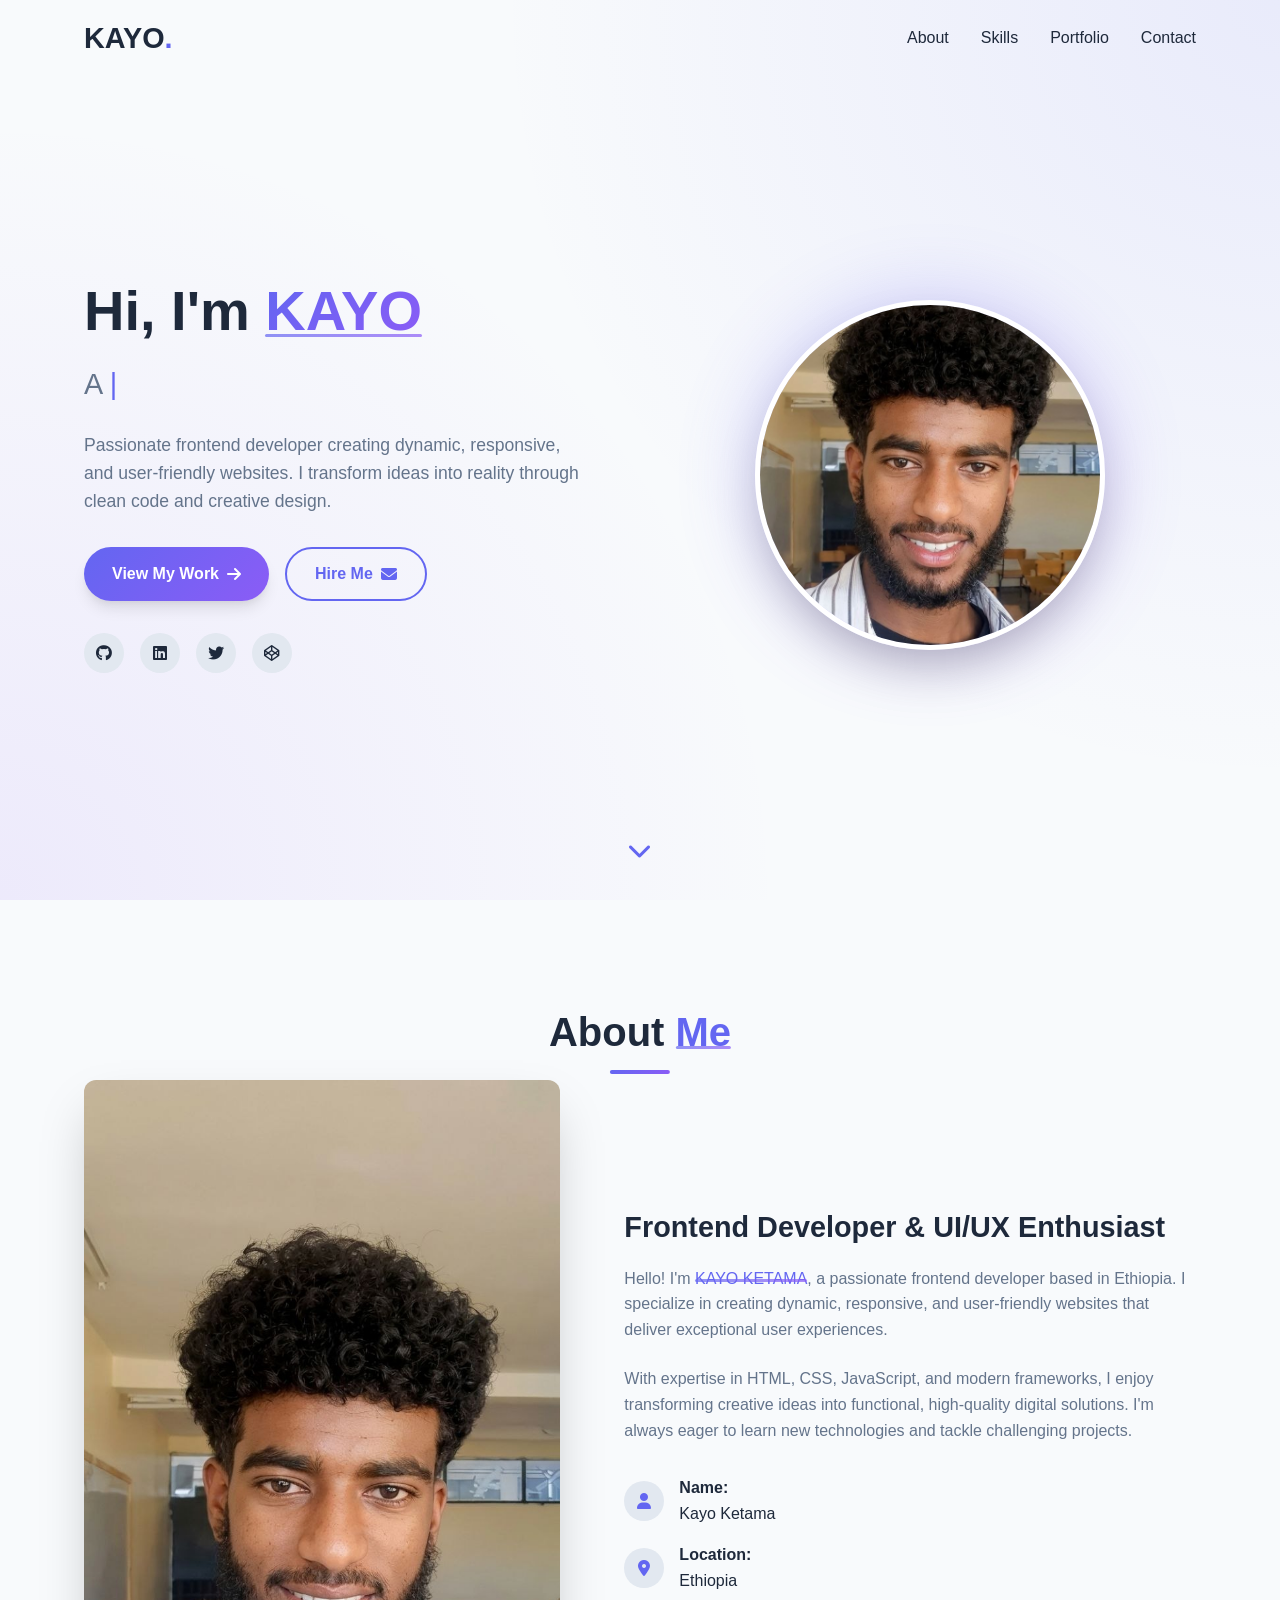
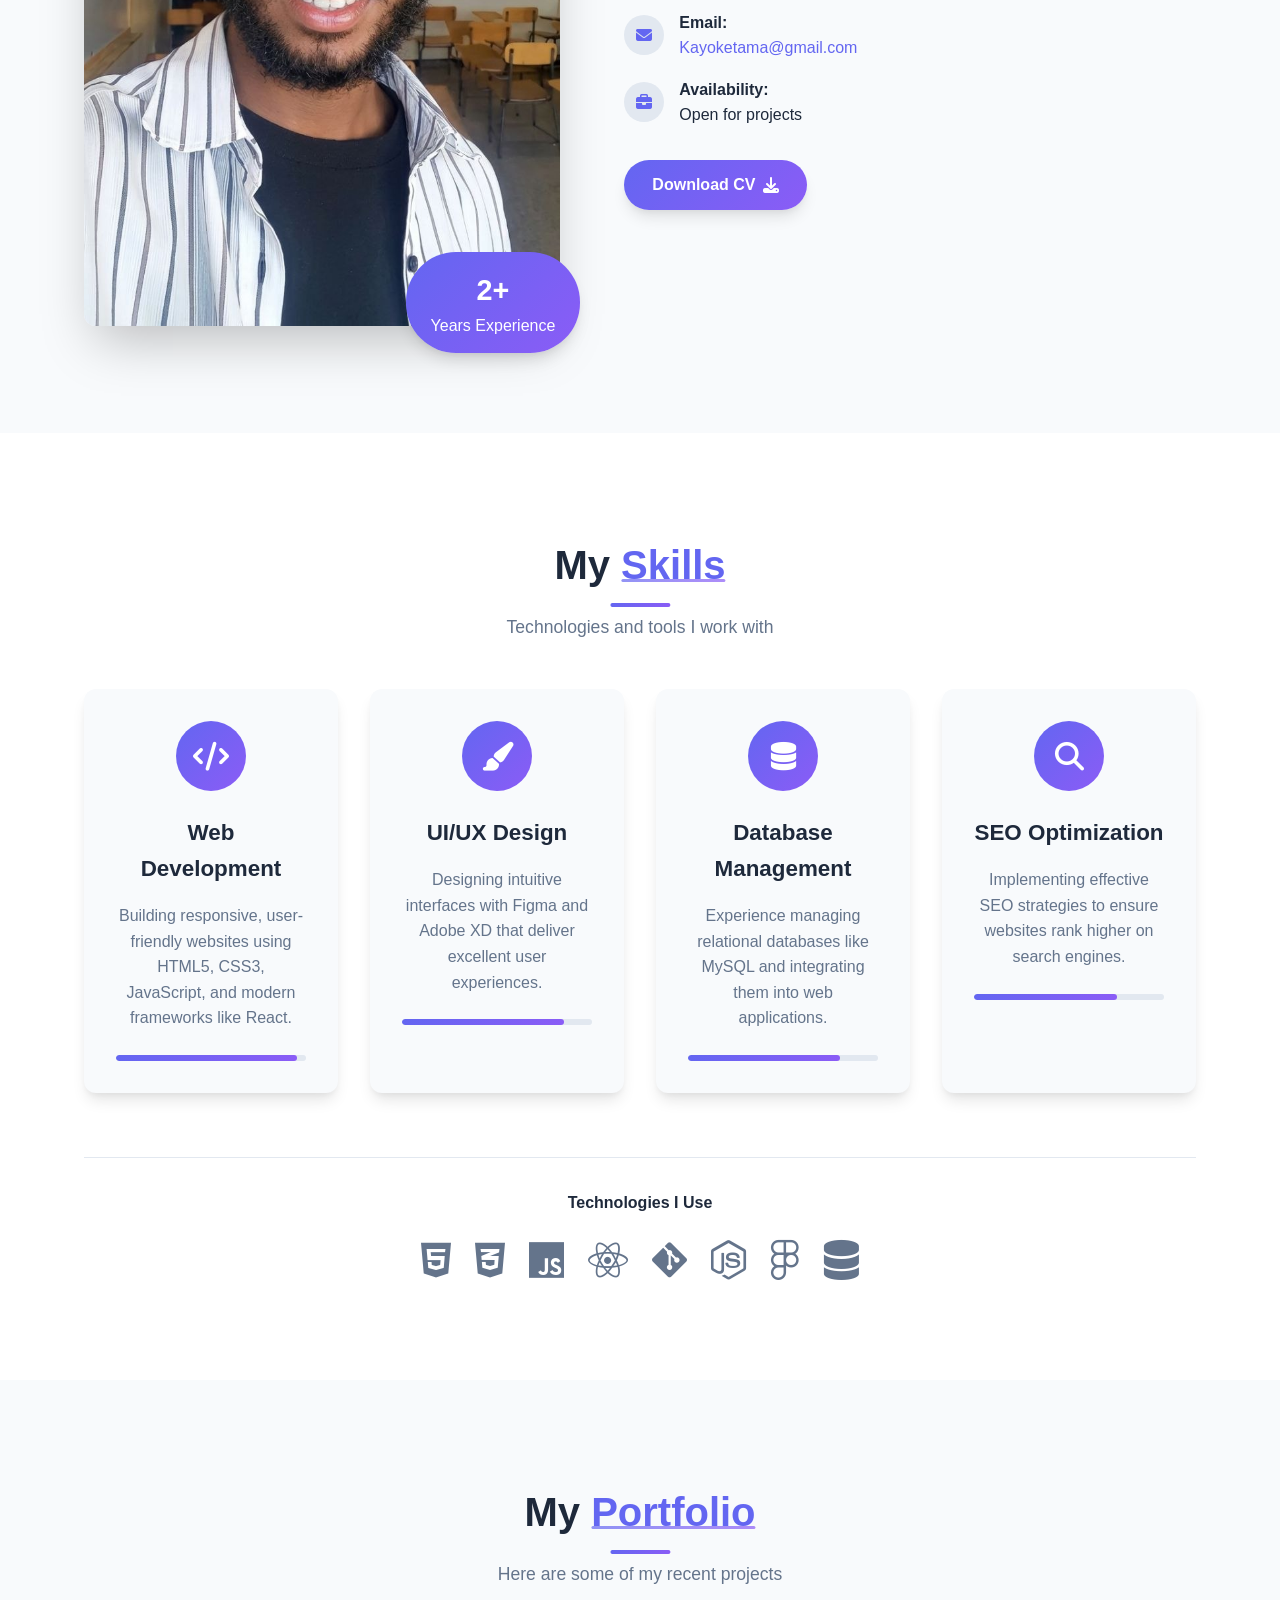
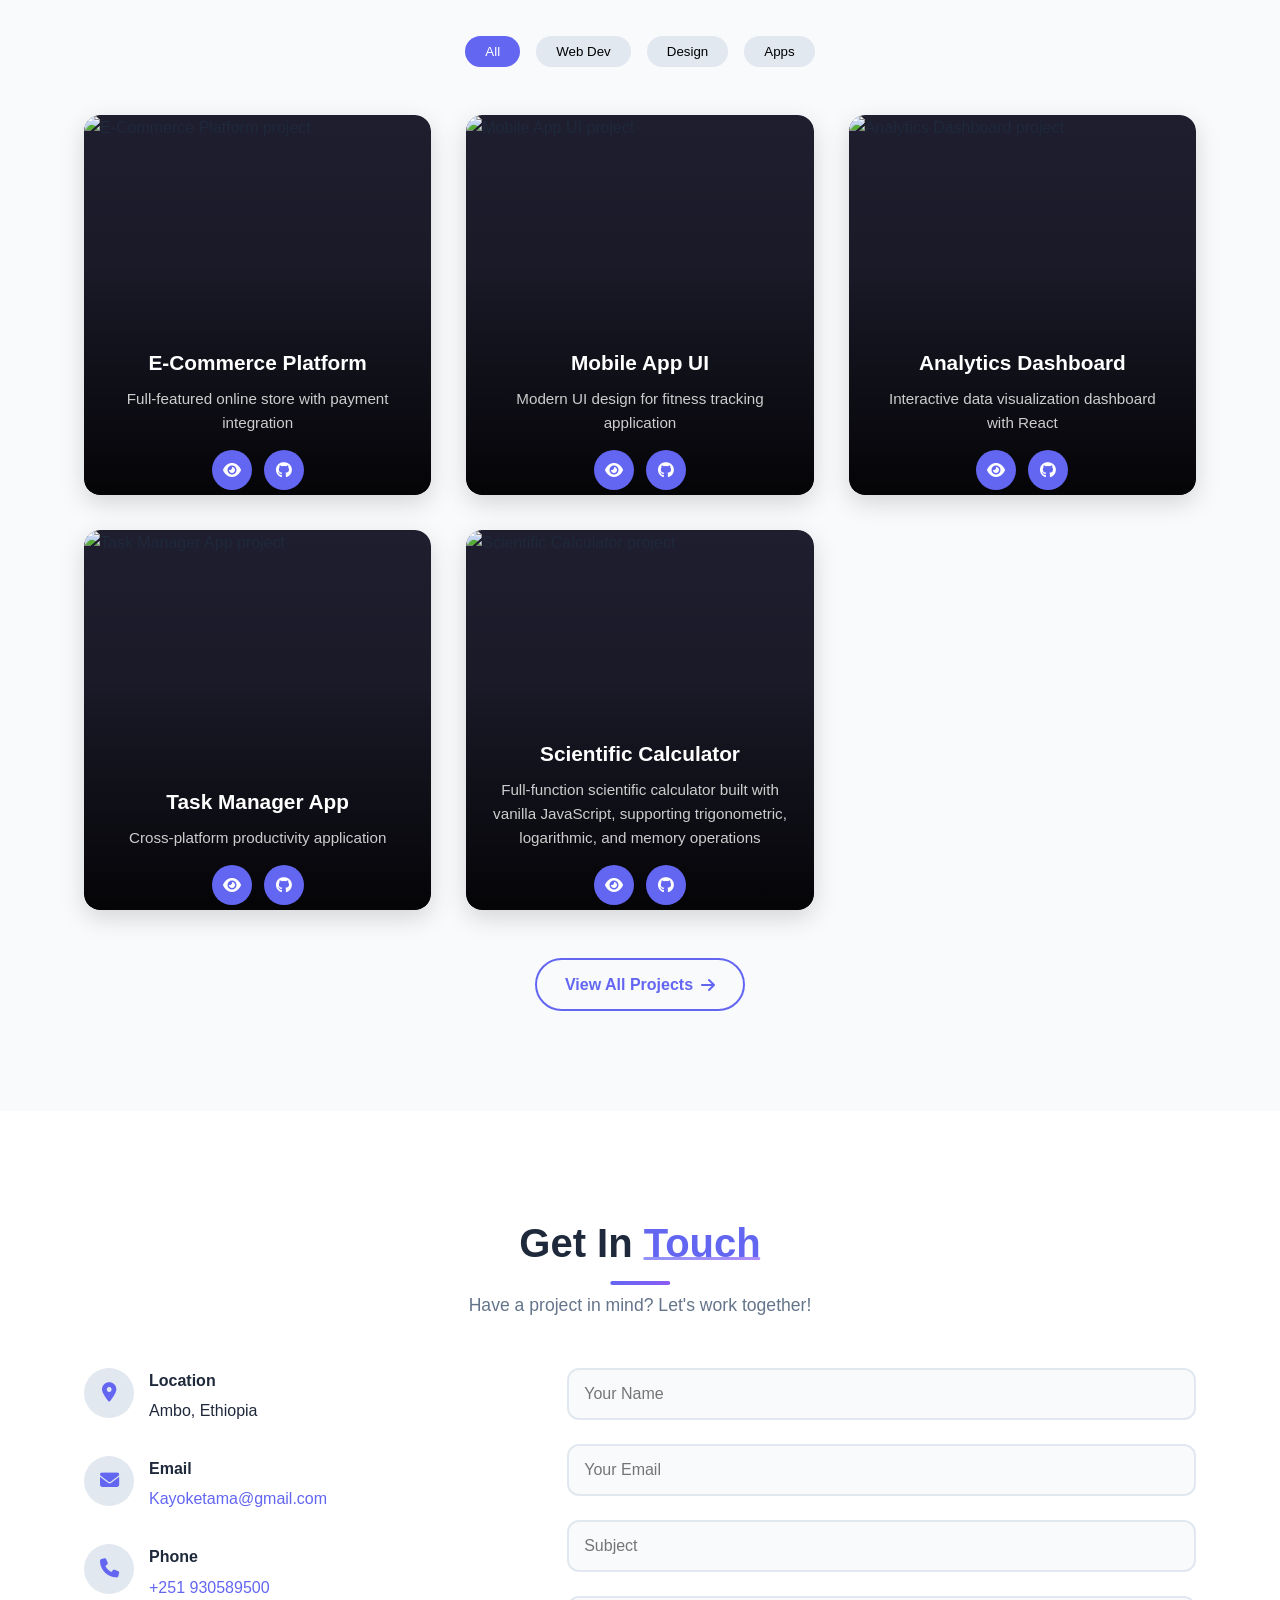
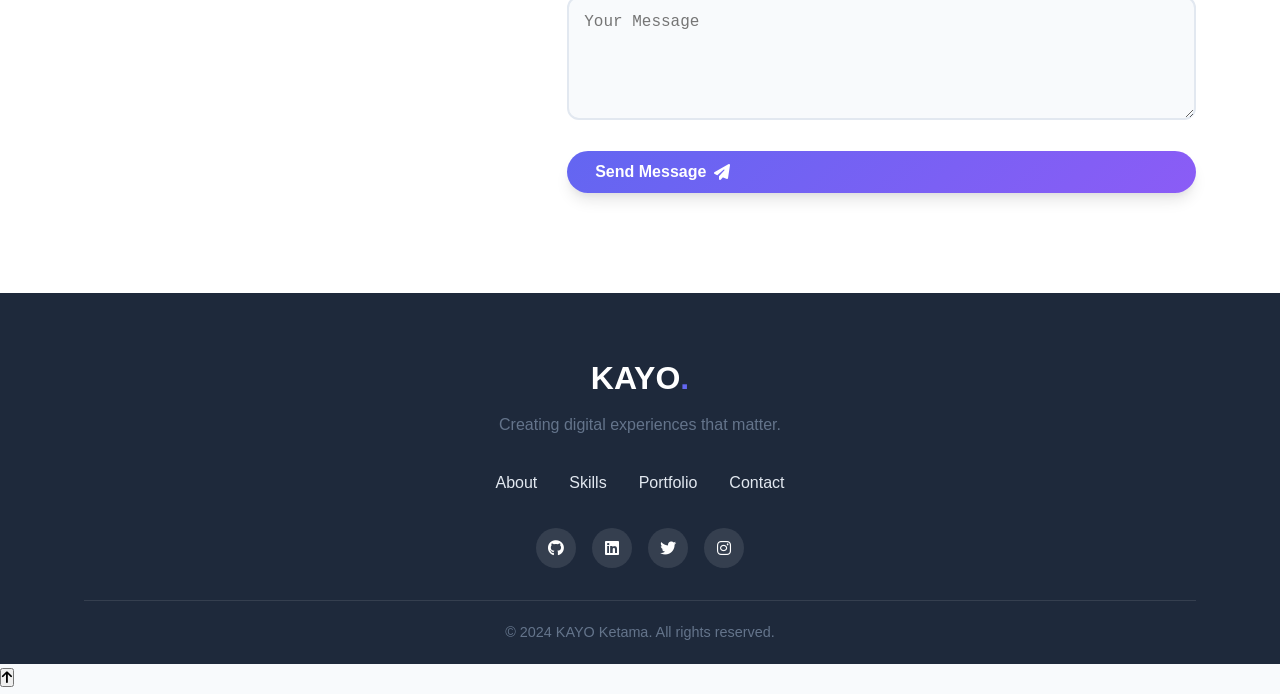
==== index.html @ 127fc8ba "update portifolio" ====
<!DOCTYPE html>
<html lang="en">
<head>
    <meta charset="UTF-8">
    <meta name="viewport" content="width=device-width, initial-scale=1.0">
    <title>KAYO | Portfolio</title>
    <link rel="stylesheet" href="style.css">
    <link rel="stylesheet" href="https://cdnjs.cloudflare.com/ajax/libs/font-awesome/6.4.0/css/all.min.css">
    <style>
        /* ===== Fix: Portfolio section not showing + make boxes bigger ===== */
        .portfolio-grid {
            display: grid !important;
            grid-template-columns: repeat(auto-fit, minmax(320px, 1fr)) !important;
            gap: 35px !important;
            width: 100%;
            margin-top: 40px;
        }

        .portfolio-item {
            display: block !important;
            visibility: visible !important;
            opacity: 1 !important;
            border-radius: 16px;
            overflow: hidden;
            box-shadow: 0 8px 24px rgba(0, 0, 0, 0.15);
            transition: transform 0.35s ease, box-shadow 0.35s ease;
        }

        .portfolio-item:hover {
            transform: translateY(-8px) scale(1.02);
            box-shadow: 0 16px 34px rgba(0, 0, 0, 0.25);
        }

        .portfolio-image {
            position: relative;
            width: 100%;
            height: 380px;           /* bigger box */
            min-height: 320px;
            overflow: hidden;
            border-radius: 16px;
            background: #1e1e2f;     /* fallback background so empty box never looks "invisible" */
        }

        .portfolio-image img {
            width: 100%;
            height: 100%;
            object-fit: cover;
            display: block;
            transition: transform 0.4s ease;
        }

        .portfolio-item:hover .portfolio-image img {
            transform: scale(1.08);
        }

        .portfolio-overlay {
            position: absolute;
            inset: 0;
            display: flex !important;
            align-items: flex-end;
            background: linear-gradient(to top, rgba(0,0,0,0.85) 0%, rgba(0,0,0,0.15) 60%, transparent 100%);
            opacity: 1;               /* always visible so content never disappears */
            padding: 25px;
        }

        .overlay-content h3 {
            font-size: 1.3rem;
            margin-bottom: 8px;
            color: #fff;
        }

        .overlay-content p {
            font-size: 0.95rem;
            color: #e2e2e2;
            margin-bottom: 14px;
        }

        .overlay-links {
            display: flex;
            gap: 12px;
        }

        .btn-icon {
            width: 40px;
            height: 40px;
            display: flex;
            align-items: center;
            justify-content: center;
            border-radius: 50%;
            background: #6366f1;
            color: #fff;
            text-decoration: none;
            transition: background 0.3s ease;
        }

        .btn-icon:hover {
            background: #8b5cf6;
        }

        @media (max-width: 480px) {
            .portfolio-grid {
                grid-template-columns: 1fr !important;
            }
            .portfolio-image {
                height: 300px;
            }
        }
    </style>
</head>
<body>
    <!-- Header/Navigation -->
    <header class="header">
        <div class="container">
            <div class="logo">
                <a href="#">KAYO<span>.</span></a>
            </div>
            <nav class="nav-bar">
                <ul class="nav-links">
                    <li><a href="#about">About</a></li>
                    <li><a href="#skills">Skills</a></li>
                    <li><a href="#portfolio">Portfolio</a></li>
                    <li><a href="#contact">Contact</a></li>
                </ul>
                <div class="hamburger">
                    <span></span>
                    <span></span>
                    <span></span>
                </div>
            </nav>
        </div>
    </header>

    <!-- Hero Section -->
    <section class="hero">
        <div class="container hero-container">
            <div class="hero-content">
                <h1 class="hero-title">Hi, I'm <span class="highlight">KAYO</span></h1>
                <p class="hero-subtitle">A <span class="typing-text"> </span><span class="cursor">|</span></p>
                <p class="hero-description">Passionate frontend developer creating dynamic, responsive, and user-friendly websites. I transform ideas into reality through clean code and creative design.</p>
                <div class="hero-buttons">
                    <a href="#portfolio" class="btn btn-primary">View My Work <i class="fas fa-arrow-right"></i></a>
                    <a href="#contact" class="btn btn-secondary">Hire Me <i class="fas fa-envelope"></i></a>
                </div>
                <div class="social-links">
                    <a href="https://github.com/kayoketama/PORTIFOLIO-KAYO/commit/9e17563639d7066855dec6840dd4d82fae10acee" target="_blank" rel="noopener"><i class="fab fa-github"></i></a>
                    <a href="https://wellfound.com/u/kayo-ketama" target="_blank" rel="noopener"><i class="fab fa-linkedin"></i></a>
                    <a href="#"><i class="fab fa-twitter"></i></a>
                    <a href="#"><i class="fab fa-codepen"></i></a>
                </div>
            </div>
            <div class="hero-image">
                <div class="image-wrapper">
                    <img src="KAYO.jpg" alt="Kayo Ketama">
                    <div class="image-glow"></div>
                </div>
            </div>
        </div>
        <div class="scroll-indicator">
            <a href="#about"><i class="fas fa-chevron-down"></i></a>
        </div>
    </section>

    <!-- About Section -->
    <section class="about" id="about">
        <div class="container">
            <h2 class="section-title">About <span class="highlight">Me</span></h2>
            <div class="about-content">
                <div class="about-image">
                    <img src="KAYO.jpg" alt="About Kayo">
                    <div class="experience-badge">
                        <span>2+</span>
                        <p>Years Experience</p>
                    </div>
                </div>
                <div class="about-text">
                    <h3>Frontend Developer &amp; UI/UX Enthusiast</h3>
                    <p>Hello! I'm <span class="highlight">KAYO KETAMA</span>, a passionate frontend developer based in Ethiopia. I specialize in creating dynamic, responsive, and user-friendly websites that deliver exceptional user experiences.</p>
                    <p>With expertise in HTML, CSS, JavaScript, and modern frameworks, I enjoy transforming creative ideas into functional, high-quality digital solutions. I'm always eager to learn new technologies and tackle challenging projects.</p>
                    <div class="about-info">
                        <div class="info-item">
                            <i class="fas fa-user"></i>
                            <div>
                                <strong>Name:</strong>
                                <span>Kayo Ketama</span>
                            </div>
                        </div>
                        <div class="info-item">
                            <i class="fas fa-map-marker-alt"></i>
                            <div>
                                <strong>Location:</strong>
                                <span>Ethiopia</span>
                            </div>
                        </div>
                        <div class="info-item">
                            <i class="fas fa-envelope"></i>
                            <div>
                                <strong>Email:</strong>
                                <span><a href="mailto:Kayoketama@gmail.com">Kayoketama@gmail.com</a></span>
                            </div>
                        </div>
                        <div class="info-item">
                            <i class="fas fa-briefcase"></i>
                            <div>
                                <strong>Availability:</strong>
                                <span>Open for projects</span>
                            </div>
                        </div>
                    </div>

                    <a href="Kayo_Ketama_Resume.pdf" download class="btn btn-primary">Download CV <i class="fas fa-download"></i></a>
                </div>
            </div>
        </div>
    </section>

    <!-- Skills Section -->
    <section class="skills" id="skills">
        <div class="container">
            <h2 class="section-title">My <span class="highlight">Skills</span></h2>
            <p class="section-description">Technologies and tools I work with</p>

            <div class="skills-grid">
                <!-- Skill Card 1 -->
                <div class="skill-card" data-tilt>
                    <div class="skill-icon">
                        <i class="fas fa-code"></i>
                    </div>
                    <h3>Web Development</h3>
                    <p>Building responsive, user-friendly websites using HTML5, CSS3, JavaScript, and modern frameworks like React.</p>
                    <div class="skill-progress">
                        <div class="progress-bar" style="width: 95%"></div>
                    </div>
                </div>

                <!-- Skill Card 2 -->
                <div class="skill-card" data-tilt>
                    <div class="skill-icon">
                        <i class="fas fa-paint-brush"></i>
                    </div>
                    <h3>UI/UX Design</h3>
                    <p>Designing intuitive interfaces with Figma and Adobe XD that deliver excellent user experiences.</p>
                    <div class="skill-progress">
                        <div class="progress-bar" style="width: 85%"></div>
                    </div>
                </div>

                <!-- Skill Card 3 -->
                <div class="skill-card" data-tilt>
                    <div class="skill-icon">
                        <i class="fas fa-database"></i>
                    </div>
                    <h3>Database Management</h3>
                    <p>Experience managing relational databases like MySQL and integrating them into web applications.</p>
                    <div class="skill-progress">
                        <div class="progress-bar" style="width: 80%"></div>
                    </div>
                </div>

                <!-- Skill Card 4 -->
                <div class="skill-card" data-tilt>
                    <div class="skill-icon">
                        <i class="fas fa-search"></i>
                    </div>
                    <h3>SEO Optimization</h3>
                    <p>Implementing effective SEO strategies to ensure websites rank higher on search engines.</p>
                    <div class="skill-progress">
                        <div class="progress-bar" style="width: 75%"></div>
                    </div>
                </div>
            </div>

            <div class="tech-stack">
                <h4>Technologies I Use</h4>
                <div class="tech-icons">
                    <i class="fab fa-html5" title="HTML5"></i>
                    <i class="fab fa-css3-alt" title="CSS3"></i>
                    <i class="fab fa-js" title="JavaScript"></i>
                    <i class="fab fa-react" title="React"></i>
                    <i class="fab fa-git-alt" title="Git"></i>
                    <i class="fab fa-node-js" title="Node.js"></i>
                    <i class="fab fa-figma" title="Figma"></i>
                    <i class="fas fa-database" title="MySQL"></i>
                </div>
            </div>
        </div>
    </section>

    <!-- Portfolio Section -->
    <section class="portfolio" id="portfolio">
        <div class="container">
            <h2 class="section-title">My <span class="highlight">Portfolio</span></h2>
            <p class="section-description">Here are some of my recent projects</p>

            <div class="portfolio-filter">
                <button class="filter-btn active" data-filter="all">All</button>
                <button class="filter-btn" data-filter="web">Web Dev</button>
                <button class="filter-btn" data-filter="design">Design</button>
                <button class="filter-btn" data-filter="app">Apps</button>
            </div>

            <div class="portfolio-grid">
                <!-- Portfolio Item 1 -->
                <div class="portfolio-item" data-category="web">
                    <div class="portfolio-image">
                        <img src="https://via.placeholder.com/400x300/6366f1/ffffff?text=E-Commerce+Site" alt="E-Commerce Platform project" onerror="this.onerror=null;this.src='https://via.placeholder.com/400x300/6366f1/ffffff?text=E-Commerce';">
                        <div class="portfolio-overlay">
                            <div class="overlay-content">
                                <h3>E-Commerce Platform</h3>
                                <p>Full-featured online store with payment integration</p>
                                <div class="overlay-links">
                                    <a href="https://github.com/kayoketama/PORTIFOLIO-KAYO/commit/9e17563639d7066855dec6840dd4d82fae10acee" target="_blank" rel="noopener" class="btn-icon" aria-label="View code on GitHub"><i class="fas fa-eye"></i></a>
                                    <a href="https://github.com/kayoketama/PORTIFOLIO-KAYO/commit/9e17563639d7066855dec6840dd4d82fae10acee" target="_blank" rel="noopener" class="btn-icon" aria-label="View on GitHub"><i class="fab fa-github"></i></a>
                                </div>
                            </div>
                        </div>
                    </div>
                </div>

                <!-- Portfolio Item 2 -->
                <div class="portfolio-item" data-category="design">
                    <div class="portfolio-image">
                        <img src="https://via.placeholder.com/400x300/8b5cf6/ffffff?text=Mobile+App+UI" alt="Mobile App UI project" onerror="this.onerror=null;this.src='https://via.placeholder.com/400x300/8b5cf6/ffffff?text=Mobile+UI';">
                        <div class="portfolio-overlay">
                            <div class="overlay-content">
                                <h3>Mobile App UI</h3>
                                <p>Modern UI design for fitness tracking application</p>
                                <div class="overlay-links">
                                    <a href="https://github.com/kayoketama/PORTIFOLIO-KAYO/commit/9e17563639d7066855dec6840dd4d82fae10acee" target="_blank" rel="noopener" class="btn-icon" aria-label="View code on GitHub"><i class="fas fa-eye"></i></a>
                                    <a href="https://github.com/kayoketama/PORTIFOLIO-KAYO/commit/9e17563639d7066855dec6840dd4d82fae10acee" target="_blank" rel="noopener" class="btn-icon" aria-label="View on GitHub"><i class="fab fa-github"></i></a>
                                </div>
                            </div>
                        </div>
                    </div>
                </div>

                <!-- Portfolio Item 3 -->
                <div class="portfolio-item" data-category="web">
                    <div class="portfolio-image">
                        <img src="https://via.placeholder.com/400x300/a78bfa/ffffff?text=Dashboard" alt="Analytics Dashboard project" onerror="this.onerror=null;this.src='https://via.placeholder.com/400x300/a78bfa/ffffff?text=Dashboard';">
                        <div class="portfolio-overlay">
                            <div class="overlay-content">
                                <h3>Analytics Dashboard</h3>
                                <p>Interactive data visualization dashboard with React</p>
                                <div class="overlay-links">
                                    <a href="https://github.com/kayoketama/PORTIFOLIO-KAYO/commit/9e17563639d7066855dec6840dd4d82fae10acee" target="_blank" rel="noopener" class="btn-icon" aria-label="View code on GitHub"><i class="fas fa-eye"></i></a>
                                    <a href="https://github.com/kayoketama/PORTIFOLIO-KAYO/commit/9e17563639d7066855dec6840dd4d82fae10acee" target="_blank" rel="noopener" class="btn-icon" aria-label="View on GitHub"><i class="fab fa-github"></i></a>
                                </div>
                            </div>
                        </div>
                    </div>
                </div>

                <!-- Portfolio Item 4 -->
                <div class="portfolio-item" data-category="app">
                    <div class="portfolio-image">
                        <img src="https://via.placeholder.com/400x300/c4b5fd/ffffff?text=Task+Manager" alt="Task Manager App project" onerror="this.onerror=null;this.src='https://via.placeholder.com/400x300/c4b5fd/ffffff?text=Task+Manager';">
                        <div class="portfolio-overlay">
                            <div class="overlay-content">
                                <h3>Task Manager App</h3>
                                <p>Cross-platform productivity application</p>
                                <div class="overlay-links">
                                    <a href="https://github.com/kayoketama/PORTIFOLIO-KAYO/commit/9e17563639d7066855dec6840dd4d82fae10acee" target="_blank" rel="noopener" class="btn-icon" aria-label="View code on GitHub"><i class="fas fa-eye"></i></a>
                                    <a href="https://github.com/kayoketama/PORTIFOLIO-KAYO/commit/9e17563639d7066855dec6840dd4d82fae10acee" target="_blank" rel="noopener" class="btn-icon" aria-label="View on GitHub"><i class="fab fa-github"></i></a>
                                </div>
                            </div>
                        </div>
                    </div>
                </div>

                <!-- Portfolio Item 5: Scientific Calculator -->
                <div class="portfolio-item" data-category="app">
                    <div class="portfolio-image">
                        <img src="https://via.placeholder.com/400x300/6366f1/ffffff?text=Scientific+Calculator" alt="Scientific Calculator project" onerror="this.onerror=null;this.src='https://via.placeholder.com/400x300/6366f1/ffffff?text=Calculator';">
                        <div class="portfolio-overlay">
                            <div class="overlay-content">
                                <h3>Scientific Calculator</h3>
                                <p>Full-function scientific calculator built with vanilla JavaScript, supporting trigonometric, logarithmic, and memory operations</p>
                                <div class="overlay-links">
                                    <a href="calculator.html" class="btn-icon" aria-label="Open live calculator"><i class="fas fa-eye"></i></a>
                                    <a href="https://github.com/kayoketama/scientific-calculator/blob/main/index.html" target="_blank" rel="noopener" class="btn-icon" aria-label="View code on GitHub"><i class="fab fa-github"></i></a>
                                </div>
                            </div>
                        </div>
                    </div>
                </div>
            </div>

            <div class="text-center">
                <a href="https://github.com/kayoketama/PORTIFOLIO-KAYO/commit/9e17563639d7066855dec6840dd4d82fae10acee" target="_blank" rel="noopener" class="btn btn-secondary">View All Projects <i class="fas fa-arrow-right"></i></a>
            </div>
        </div>
    </section>

    <!-- Contact Section -->
    <section class="contact" id="contact">
        <div class="container">
            <h2 class="section-title">Get In <span class="highlight">Touch</span></h2>
            <p class="section-description">Have a project in mind? Let's work together!</p>

            <div class="contact-content">
                <div class="contact-info">
                    <div class="contact-item">
                        <i class="fas fa-map-marker-alt"></i>
                        <div>
                            <h4>Location</h4>
                            <p>Ambo, Ethiopia</p>
                        </div>
                    </div>
                    <div class="contact-item">
                        <i class="fas fa-envelope"></i>
                        <div>
                            <h4>Email</h4>
                            <p><a href="mailto:Kayoketama@gmail.com">Kayoketama@gmail.com</a></p>
                        </div>
                    </div>
                    <div class="contact-item">
                        <i class="fas fa-phone"></i>
                        <div>
                            <h4>Phone</h4>
                            <p><a href="tel:+251930589500">+251 930589500</a></p>
                        </div>
                    </div>
                </div>

                <form class="contact-form" id="contactForm">
                    <div class="form-group">
                        <input type="text" id="name" name="name" placeholder="Your Name" required>
                    </div>
                    <div class="form-group">
                        <input type="email" id="email" name="email" placeholder="Your Email" required>
                    </div>
                    <div class="form-group">
                        <input type="text" id="subject" name="subject" placeholder="Subject">
                    </div>
                    <div class="form-group">
                        <textarea id="message" name="message" placeholder="Your Message" rows="5" required></textarea>
                    </div>
                    <button type="submit" class="btn btn-primary">Send Message <i class="fas fa-paper-plane"></i></button>
                </form>
            </div>
        </div>
    </section>

    <!-- Footer -->
    <footer class="footer">
        <div class="container">
            <div class="footer-content">
                <div class="footer-logo">
                    <a href="#">KAYO<span>.</span></a>
                    <p>Creating digital experiences that matter.</p>
                </div>
                <div class="footer-links">
                    <a href="#about">About</a>
                    <a href="#skills">Skills</a>
                    <a href="#portfolio">Portfolio</a>
                    <a href="#contact">Contact</a>
                </div>
                <div class="footer-social">
                    <a href="https://github.com/kayoketama/PORTIFOLIO-KAYO/commit/9e17563639d7066855dec6840dd4d82fae10acee" target="_blank" rel="noopener"><i class="fab fa-github"></i></a>
                    <a href="https://wellfound.com/u/kayo-ketama" target="_blank" rel="noopener"><i class="fab fa-linkedin"></i></a>
                    <a href="#"><i class="fab fa-twitter"></i></a>
                    <a href="#"><i class="fab fa-instagram"></i></a>
                </div>
            </div>
            <div class="footer-bottom">
                <p>&copy; 2024 KAYO Ketama. All rights reserved.</p>
            </div>
        </div>
    </footer>

    <!-- Back to Top Button -->
    <button id="backToTop" class="back-to-top" aria-label="Back to top">
        <i class="fas fa-arrow-up"></i>
    </button>

    <script src="script.js"></script>
    <script>
        // Fallback portfolio filter (works even if script.js doesn't handle it)
        document.addEventListener('DOMContentLoaded', function () {
            const filterBtns = document.querySelectorAll('.filter-btn');
            const items = document.querySelectorAll('.portfolio-item');

            filterBtns.forEach(function (btn) {
                btn.addEventListener('click', function () {
                    filterBtns.forEach(function (b) { b.classList.remove('active'); });
                    btn.classList.add('active');

                    const filter = btn.getAttribute('data-filter');
                    items.forEach(function (item) {
                        if (filter === 'all' || item.getAttribute('data-category') === filter) {
                            item.style.display = 'block';
                        } else {
                            item.style.display = 'none';
                        }
                    });
                });
            });
        });
    </script>
</body>
</html>
---- style.css ----
/* ===== CSS VARIABLES & RESET ===== */
:root {
    --primary-color: #6366f1;
    --primary-dark: #4f46e5;
    --secondary-color: #8b5cf6;
    --dark-color: #1e293b;
    --light-color: #f8fafc;
    --gray-color: #64748b;
    --light-gray: #e2e8f0;
    --white: #ffffff;
    --shadow: 0 10px 15px -3px rgba(0, 0, 0, 0.1), 0 4px 6px -2px rgba(0, 0, 0, 0.05);
    --shadow-lg: 0 25px 50px -12px rgba(0, 0, 0, 0.25);
    --border-radius: 12px;
    --transition: all 0.3s ease;
    --gradient: linear-gradient(135deg, var(--primary-color), var(--secondary-color));
}
* {
    margin: 0;
    padding: 0;
    box-sizing: border-box;
}
html {
    scroll-behavior: smooth;
}
body {
    font-family: 'Segoe UI', Tahoma, Geneva, Verdana, sans-serif;
    line-height: 1.6;
    color: var(--dark-color);
    background-color: var(--light-color);
    overflow-x: auto;
}

/* ===== UTILITIES ===== */
.container {
    width: 90%;
    max-width: 1200px;
    margin: 0 auto;
    padding: 0 20px;
}

.highlight {
    color: var(--primary-color);
    position: relative;
}

.highlight::after {
    content: '';    position: absolute;
    bottom: 5px;
    left: 0;
    width: 100%;
    height: 3px;
    background: var(--gradient);
    border-radius: 2px;
    opacity: 0.7;
}

.section-title {
    font-size: 2.5rem;
    text-align: center;
    margin-bottom: 1rem;
    position: relative;
    display: inline-block;
    left: 50%;
    transform: translateX(-50%);
}

.section-title::after {
    content: '';
    position: absolute;
    bottom: -10px;
    left: 50%;
    transform: translateX(-50%);
    width: 60px;
    height: 4px;
    background: var(--gradient);
    border-radius: 2px;
}

.section-description {
    text-align: center;
    color: var(--gray-color);
    margin-bottom: 3rem;
    font-size: 1.1rem;
    max-width: 600px;
    margin-left: auto;
    margin-right: auto;
}

.btn {
    display: inline-flex;
    align-items: center;
    gap: 8px;
    padding: 12px 28px;
    border-radius: 50px;
    font-weight: 600;
    text-decoration: none;    transition: var(--transition);
    cursor: pointer;
    border: none;
    font-size: 1rem;
}

.btn-primary {
    background: var(--gradient);
    color: var(--white);
    box-shadow: var(--shadow);
}

.btn-primary:hover {
    transform: translateY(-3px);
    box-shadow: var(--shadow-lg);
}

.btn-secondary {
    background: transparent;
    color: var(--primary-color);
    border: 2px solid var(--primary-color);
}

.btn-secondary:hover {
    background: var(--primary-color);
    color: var(--white);
    transform: translateY(-3px);
}

.text-center {
    text-align: center;
}

/* ===== HEADER & NAVIGATION ===== */
.header {
    position: fixed;
    top: 0;
    left: 0;
    width: 100%;
    z-index: 1000;
    padding: 15px 0;
    transition: var(--transition);
}

.header.scrolled {
    background: rgba(255, 255, 255, 0.95);
    box-shadow: var(--shadow);
    padding: 10px 0;
}
.header .container {
    display: flex;
    justify-content: space-between;
    align-items: center;
}

.logo a {
    font-size: 1.8rem;
    font-weight: 800;
    color: var(--dark-color);
    text-decoration: none;
}

.logo a span {
    color: var(--primary-color);
}

.nav-bar {
    display: flex;
    align-items: center;
}

.nav-links {
    display: flex;
    list-style: none;
    gap: 2rem;
}

.nav-links a {
    text-decoration: none;
    color: var(--dark-color);
    font-weight: 500;
    position: relative;
    padding: 5px 0;
    transition: var(--transition);
}

.nav-links a::after {
    content: '';
    position: absolute;
    bottom: 0;
    left: 0;
    width: 0;
    height: 2px;
    background: var(--gradient);
    transition: var(--transition);
}

.nav-links a:hover::after,
.nav-links a.active::after {    width: 100%;
}

.nav-links a:hover {
    color: var(--primary-color);
}

.hamburger {
    display: none;
    flex-direction: column;
    gap: 5px;
    cursor: pointer;
    padding: 5px;
}
.hamburger span {
    width: 25px;
    height: 3px;
    background: var(--dark-color);
    border-radius: 3px;
    transition: var(--transition);
}

/* ===== HERO SECTION ===== */
.hero {
    min-height: 100vh;
    display: flex;
    align-items: center;
    padding: 100px 0 50px;
    position: relative;
    overflow: hidden;
    background: radial-gradient(circle at top right, rgba(99, 102, 241, 0.1) 0%, transparent 50%),
                radial-gradient(circle at bottom left, rgba(139, 92, 246, 0.1) 0%, transparent 50%);
}

.hero-container {
    display: grid;
    grid-template-columns: 1fr 1fr;
    gap: 3rem;
    align-items: center;
}

.hero-content {
    animation: fadeInLeft 1s ease;
}

.hero-title {
    font-size: 3.5rem;
    font-weight: 800;
    line-height: 1.2;    margin-bottom: 1rem;
}

.hero-title .highlight {
    background: var(--gradient);
    -webkit-background-clip: text;
    -webkit-text-fill-color: transparent;
    background-clip: text;
}

.hero-subtitle {
    font-size: 1.8rem;
    margin-bottom: 1.5rem;
    color: var(--gray-color);
}

.typing-text {
    color: var(--primary-color);
    font-weight: 600;
}

.cursor {
    color: var(--primary-color);
    animation: blink 1s infinite;
}

@keyframes blink {
    0%, 100% { opacity: 1; }
    50% { opacity: 0; }
}

.hero-description {
    font-size: 1.1rem;
    color: var(--gray-color);
    margin-bottom: 2rem;
    max-width: 500px;
}

.hero-buttons {
    display: flex;
    gap: 1rem;
    margin-bottom: 2rem;
}

.social-links {
    display: flex;
    gap: 1rem;
}

.social-links a {    display: flex;
    align-items: center;
    justify-content: center;
    width: 40px;
    height: 40px;
    border-radius: 50%;
    background: var(--light-gray);
    color: var(--dark-color);
    text-decoration: none;
    transition: var(--transition);
}

.social-links a:hover {
    background: var(--primary-color);
    color: var(--white);
    transform: translateY(-3px);
}

.hero-image {
    display: flex;
    justify-content: center;
    animation: fadeInRight 1s ease;
}

.image-wrapper {
    position: relative;
    width: 350px;
    height: 350px;
}

.image-wrapper img {
    width: 100%;
    height: 100%;
    object-fit: cover;
    border-radius: 50%;
    border: 5px solid var(--white);
    box-shadow: var(--shadow-lg);
    position: relative;
    z-index: 2;
}

.image-glow {
    position: absolute;
    top: 50%;
    left: 50%;
    transform: translate(-50%, -50%);
    width: 100%;
    height: 100%;
    border-radius: 50%;
    background: var(--gradient);    filter: blur(40px);
    opacity: 0.3;
    z-index: 1;
    animation: pulse 3s infinite;
}

@keyframes pulse {
    0%, 100% { transform: translate(-50%, -50%) scale(1); opacity: 0.3; }
    50% { transform: translate(-50%, -50%) scale(1.1); opacity: 0.5; }
}

.scroll-indicator {
    position: absolute;
    bottom: 30px;
    left: 50%;
    transform: translateX(-50%);
    animation: bounce 2s infinite;
}

.scroll-indicator a {
    color: var(--primary-color);
    font-size: 1.5rem;
    text-decoration: none;
}

@keyframes bounce {
    0%, 20%, 50%, 80%, 100% { transform: translateX(-50%) translateY(0); }
    40% { transform: translateX(-50%) translateY(-20px); }
    60% { transform: translateX(-50%) translateY(-10px); }
}

/* ===== ABOUT SECTION ===== */
.about {
    padding: 100px 0;
}

.about-content {
    display: grid;
    grid-template-columns: 1fr 1.2fr;
    gap: 4rem;
    align-items: center;
}

.about-image {
    position: relative;
}

.about-image img {
    width: 100%;
    border-radius: var(--border-radius);    box-shadow: var(--shadow-lg);
}

.experience-badge {
    position: absolute;
    bottom: -20px;
    right: -20px;
    background: var(--gradient);
    color: var(--white);
    padding: 15px 25px;
    border-radius: 50px;
    text-align: center;
    box-shadow: var(--shadow);
    animation: float 3s ease-in-out infinite;
}

.experience-badge span {
    font-size: 1.8rem;
    font-weight: 800;
    display: block;
}
@keyframes float {
    0%, 100% { transform: translateY(0); }
    50% { transform: translateY(-10px); }
}

.about-text h3 {
    font-size: 1.8rem;
    margin-bottom: 1rem;
    color: var(--dark-color);
}

.about-text p {
    margin-bottom: 1.5rem;
    color: var(--gray-color);
}

.about-info {
    margin: 2rem 0;
}

.info-item {
    display: flex;
    align-items: center;
    gap: 15px;
    margin-bottom: 1rem;
}

.info-item i {    width: 40px;
    height: 40px;
    background: var(--light-gray);
    border-radius: 50%;
    display: flex;
    align-items: center;
    justify-content: center;
    color: var(--primary-color);
}

.info-item strong {
    display: block;
    color: var(--dark-color);
}

.info-item a {
    color: var(--primary-color);
    text-decoration: none;
    transition: var(--transition);
}

.info-item a:hover {
    text-decoration: underline;
}

/* ===== SKILLS SECTION ===== */
.skills {
    padding: 100px 0;
    background: var(--white);
}

.skills-grid {
    display: grid;
    grid-template-columns: repeat(auto-fit, minmax(250px, 1fr));
    gap: 2rem;
    margin-bottom: 4rem;
}

.skill-card {
    background: var(--light-color);
    padding: 2rem;
    border-radius: var(--border-radius);
    box-shadow: var(--shadow);
    transition: var(--transition);
    text-align: center;
}

.skill-card:hover {
    transform: translateY(-10px);
    box-shadow: var(--shadow-lg);}

.skill-icon {
    width: 70px;
    height: 70px;
    background: var(--gradient);
    border-radius: 50%;
    display: flex;
    align-items: center;
    justify-content: center;
    margin: 0 auto 1.5rem;
    color: var(--white);
    font-size: 1.8rem;
}

.skill-card h3 {
    font-size: 1.4rem;
    margin-bottom: 1rem;
    color: var(--dark-color);
}

.skill-card p {
    color: var(--gray-color);
    margin-bottom: 1.5rem;
}

.skill-progress {
    height: 6px;
    background: var(--light-gray);
    border-radius: 3px;
    overflow: hidden;
}

.progress-bar {
    height: 100%;
    background: var(--gradient);
    border-radius: 3px;
    transition: width 1s ease;
}

.tech-stack {
    text-align: center;
    padding-top: 2rem;
    border-top: 1px solid var(--light-gray);
}

.tech-stack h4 {
    margin-bottom: 1.5rem;
    color: var(--dark-color);
}
.tech-icons {
    display: flex;
    justify-content: center;
    flex-wrap: wrap;
    gap: 1.5rem;
}

.tech-icons i {
    font-size: 2.5rem;
    color: var(--gray-color);
    transition: var(--transition);
}

.tech-icons i:hover {
    color: var(--primary-color);
    transform: scale(1.2);
}

/* ===== PORTFOLIO SECTION ===== */
.portfolio {
    padding: 100px 0;
}

.portfolio-filter {
    display: flex;
    justify-content: center;
    gap: 1rem;
    margin-bottom: 3rem;
    flex-wrap: wrap;
}

.filter-btn {
    padding: 8px 20px;
    background: var(--light-gray);
    border: none;
    border-radius: 50px;
    cursor: pointer;
    font-weight: 500;
    transition: var(--transition);
}

.filter-btn.active,
.filter-btn:hover {
    background: var(--primary-color);
    color: var(--white);
}

.portfolio-grid {
    display: grid;    grid-template-columns: repeat(auto-fill, minmax(280px, 1fr));
    gap: 2rem;
    margin-bottom: 3rem;
}

.portfolio-item {
    border-radius: var(--border-radius);
    overflow: hidden;
    box-shadow: var(--shadow);
    position: relative;
    transition: var(--transition);
}

.portfolio-item:hover {
    transform: translateY(-10px);
    box-shadow: var(--shadow-lg);
}

.portfolio-image {
    position: relative;
    overflow: hidden;
}

.portfolio-image img {
    width: 100%;
    height: 220px;
    object-fit: cover;
    transition: var(--transition);
}

.portfolio-item:hover .portfolio-image img {
    transform: scale(1.1);
}

.portfolio-overlay {
    position: absolute;
    top: 0;
    left: 0;
    width: 100%;
    height: 100%;
    background: rgba(99, 102, 241, 0.9);
    display: flex;
    align-items: center;
    justify-content: center;
    opacity: 0;
    transition: var(--transition);
    padding: 20px;
    text-align: center;
}
.portfolio-item:hover .portfolio-overlay {
    opacity: 1;
}

.overlay-content {
    color: var(--white);
    transform: translateY(20px);
    transition: var(--transition);
}

.portfolio-item:hover .overlay-content {
    transform: translateY(0);
}

.overlay-content h3 {
    font-size: 1.4rem;
    margin-bottom: 0.5rem;
}

.overlay-content p {
    margin-bottom: 1.5rem;
    opacity: 0.9;
}

.overlay-links {
    display: flex;
    justify-content: center;
    gap: 1rem;
}

.btn-icon {
    display: flex;
    align-items: center;
    justify-content: center;
    width: 40px;
    height: 40px;
    border-radius: 50%;
    background: var(--white);
    color: var(--primary-color);
    text-decoration: none;
    transition: var(--transition);
}

.btn-icon:hover {
    transform: translateY(-3px);
    box-shadow: var(--shadow);
}

/* ===== CONTACT SECTION ===== */
.contact {    padding: 100px 0;
    background: var(--white);
}

.contact-content {
    display: grid;
    grid-template-columns: 1fr 1.5fr;
    gap: 4rem;
}

.contact-info {
    display: flex;
    flex-direction: column;
    gap: 2rem;
}

.contact-item {
    display: flex;
    align-items: flex-start;
    gap: 15px;
}

.contact-item i {
    width: 50px;
    height: 50px;
    background: var(--light-gray);
    border-radius: 50%;
    display: flex;
    align-items: center;
    justify-content: center;
    color: var(--primary-color);
    font-size: 1.2rem;
    flex-shrink: 0;
}

.contact-item h4 {
    margin-bottom: 5px;
    color: var(--dark-color);
}

.contact-item a {
    color: var(--primary-color);
    text-decoration: none;
    transition: var(--transition);
}

.contact-item a:hover {
    text-decoration: underline;
}
.contact-form {
    display: flex;
    flex-direction: column;
    gap: 1.5rem;
}

.form-group input,
.form-group textarea {
    width: 100%;
    padding: 15px;
    border: 2px solid var(--light-gray);
    border-radius: var(--border-radius);
    font-size: 1rem;
    transition: var(--transition);
    background: var(--light-color);
}

.form-group input:focus,
.form-group textarea:focus {
    outline: none;
    border-color: var(--primary-color);
    background: var(--white);
}

/* ===== FOOTER ===== */
.footer {
    background: var(--dark-color);
    color: var(--white);
    padding: 60px 0 20px;
}

.footer-content {
    display: flex;
    flex-direction: column;
    align-items: center;
    gap: 2rem;
    text-align: center;
    margin-bottom: 2rem;
}

.footer-logo a {
    font-size: 2rem;
    font-weight: 800;
    color: var(--white);
    text-decoration: none;
}

.footer-logo a span {
    color: var(--primary-color);
}
.footer-logo p {
    color: var(--gray-color);
    margin-top: 0.5rem;
}

.footer-links {
    display: flex;
    gap: 2rem;
}

.footer-links a {
    color: var(--light-gray);
    text-decoration: none;
    transition: var(--transition);
}

.footer-links a:hover {
    color: var(--primary-color);
}

.footer-social {
    display: flex;
    gap: 1rem;
}

.footer-social a {
    display: flex;
    align-items: center;
    justify-content: center;
    width: 40px;
    height: 40px;
    border-radius: 50%;
    background: rgba(255, 255, 255, 0.1);
    color: var(--white);
    text-decoration: none;
    transition: var(--transition);
}

.footer-social a:hover {
    background: var(--primary-color);
    transform: translateY(-3px);
}

.footer-bottom {
     text-align: center;
    padding-top: 20px;
    border-top: 1px solid rgba(255, 255, 255, 0.1);
    color: var(--gray-color);
    font-size: 0.9rem;}
 BACK TO TOP BUTTON 
.back-to-top {
    position: fixed;
    bottom: 30px;
    right: 30px;
    width: 50px;
    height: 50px;
    border-radius: 50%;
    background: var(--gradient);
    color: var(--white);
    border: none;
    display: flex;
    align-items: center;
    justify-content: center;
    cursor: pointer;
    opacity: 0;
    visibility: hidden;
    transition: var(--transition);
    z-index: 999;
    box-shadow: var(--shadow);
}

.back-to-top.show {
    opacity: 1;
    visibility: visible;
}

.back-to-top:hover {
    transform: translateY(-5px);
    box-shadow: var(--shadow-lg);
}

/* ===== ANIMATIONS ===== */
@keyframes fadeInLeft {
    from {
        opacity: 0;
        transform: translateX(-30px);
    }
    to {
        opacity: 1;
        transform: translateX(0);
    }
}

@keyframes fadeInRight {
    from {
        opacity: 0;
        transform: translateX(30px);    }
    to {
        opacity: 1;
        transform: translateX(0);
    }
}

/* ===== RESPONSIVE DESIGN ===== */
@media (max-width: 992px) {
    .hero-container,
    .about-content,
    .contact-content {
        grid-template-columns: 1fr;
        text-align: center;
    }
    
    .hero-content,
    .hero-image {
        text-align: center;
    }
    
    .hero-buttons,
    .social-links {
        justify-content: center;
    }
    
    .hero-description {
        margin-left: auto;
        margin-right: auto;
    }
    
    .image-wrapper {
        width: 300px;
        height: 300px;
    }
    
    .experience-badge {
        right: 50%;
        transform: translateX(50%);
    }
    
    .about-info {
        margin-left: auto;
        margin-right: auto;
        max-width: 500px;
    }
}

@media (max-width: 768px) {
    .hamburger {        display: flex;
    }
    
    .nav-links {
        position: fixed;
        top: 70px;
        left: -100%;
        width: 100%;
        height: calc(100vh - 70px);
        background: var(--white);
        flex-direction: column;
        padding: 2rem;
        gap: 1.5rem;
        transition: var(--transition);
        box-shadow: var(--shadow);
    }
    
    .nav-links.active {
        left: 0;
    }
    
    .hamburger.active span:nth-child(1) {
        transform: rotate(45deg) translate(5px, 5px);
    }
    
    .hamburger.active span:nth-child(2) {
        opacity: 0;
    }
    
    .hamburger.active span:nth-child(3) {
        transform: rotate(-45deg) translate(5px, -5px);
    }
    
    .hero-title {
        font-size: 2.8rem;
    }
    
    .hero-subtitle {
        font-size: 1.5rem;
    }
    
    .section-title {
        font-size: 2rem;
    }
    
    .portfolio-grid {
        grid-template-columns: 1fr;
    }
    
    .contact-content {        grid-template-columns: 1fr;
    }
    
    .footer-content {
        flex-direction: column;
    }
    
    .footer-links {
        flex-wrap: wrap;
        justify-content: center;
    }
}

@media (max-width: 480px) {
    .hero-title {
        font-size: 2.3rem;
    }
    
    .hero-subtitle {
        font-size: 1.3rem;
    }
    
    .hero-buttons {
        flex-direction: column;
        align-items: center;
    }
    
    .btn {
        width: 100%;
        justify-content: center;
    }
    
    .section-title {
        font-size: 1.8rem;
    }
    
    .skill-card {
        padding: 1.5rem;
    }
    
    .tech-icons i {
        font-size: 2rem;
    }
}

/* ===== SCROLL ANIMATIONS ===== */
.fade-in {
    opacity: 0;
    transform: translateY(30px);
    transition: opacity 0.6s ease, transform 0.6s ease;}

.fade-in.visible {
    opacity: 1;
    transform: translateY(0);
}
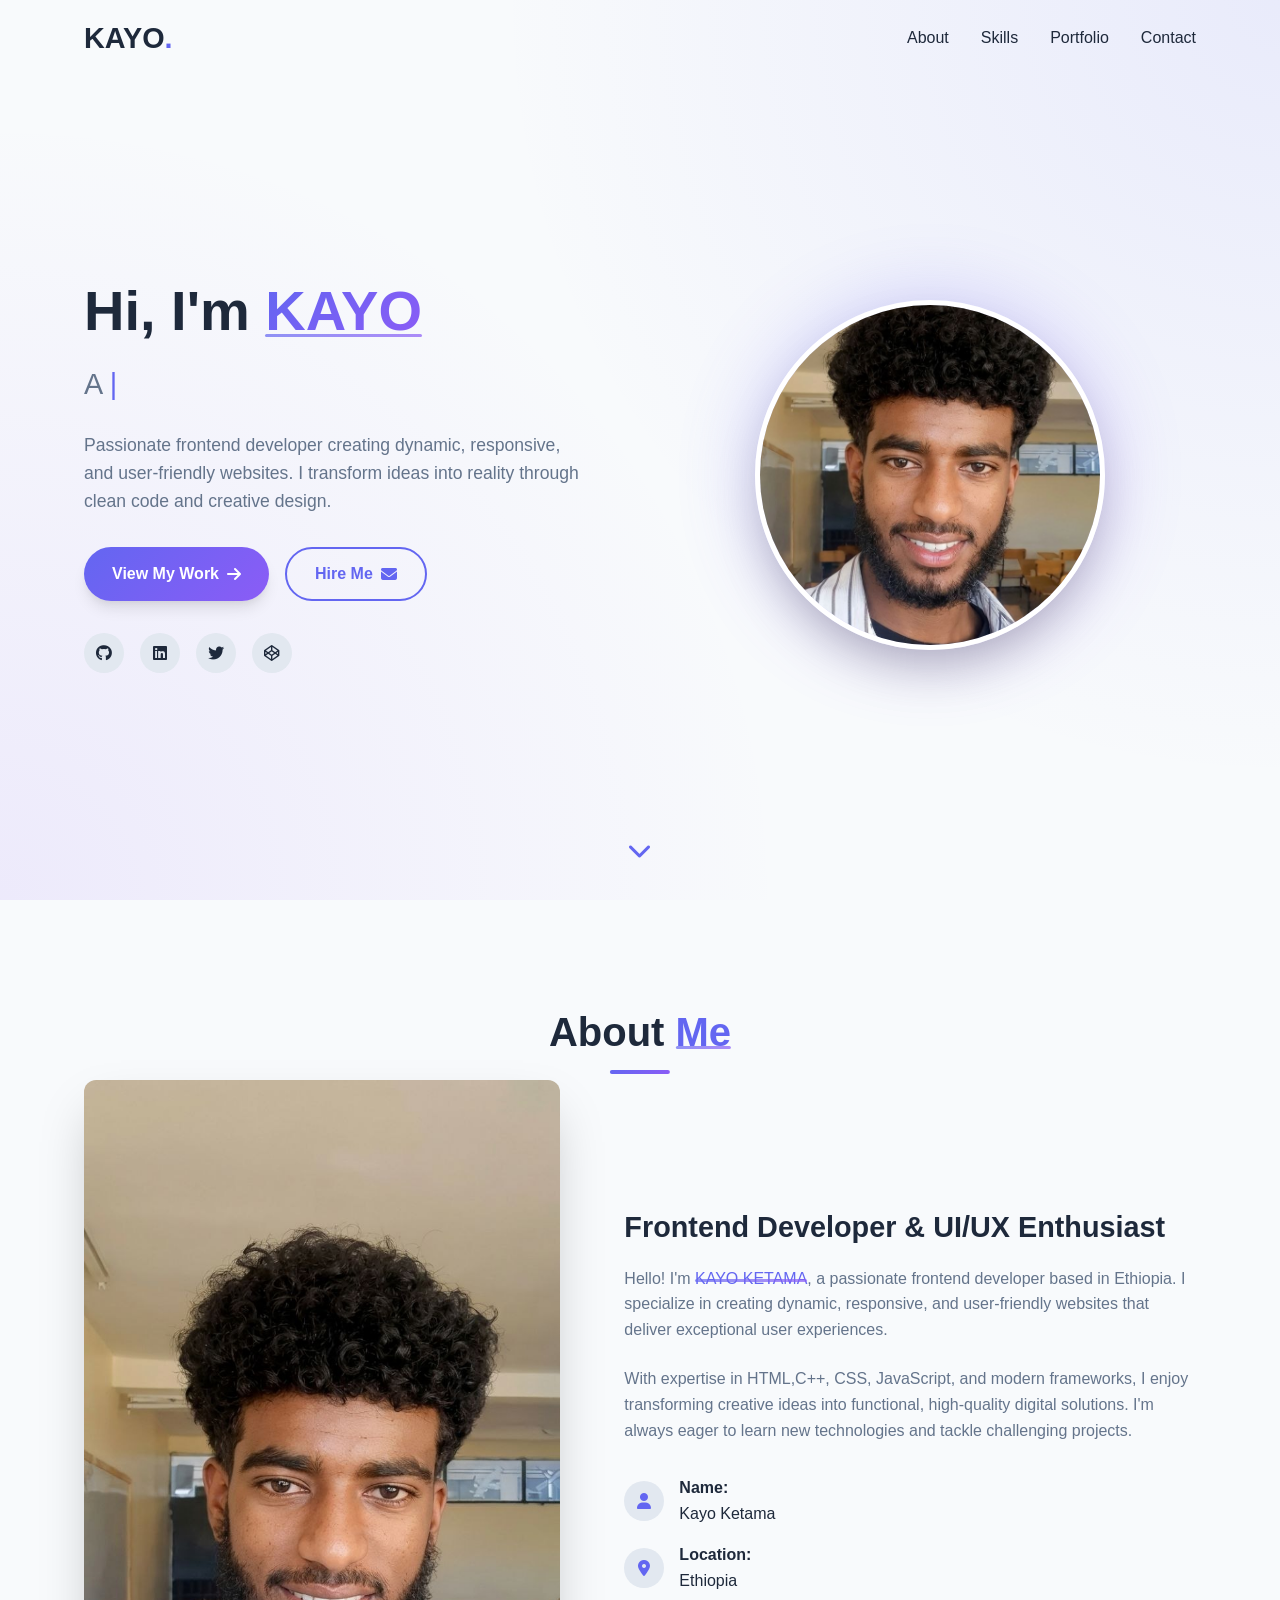
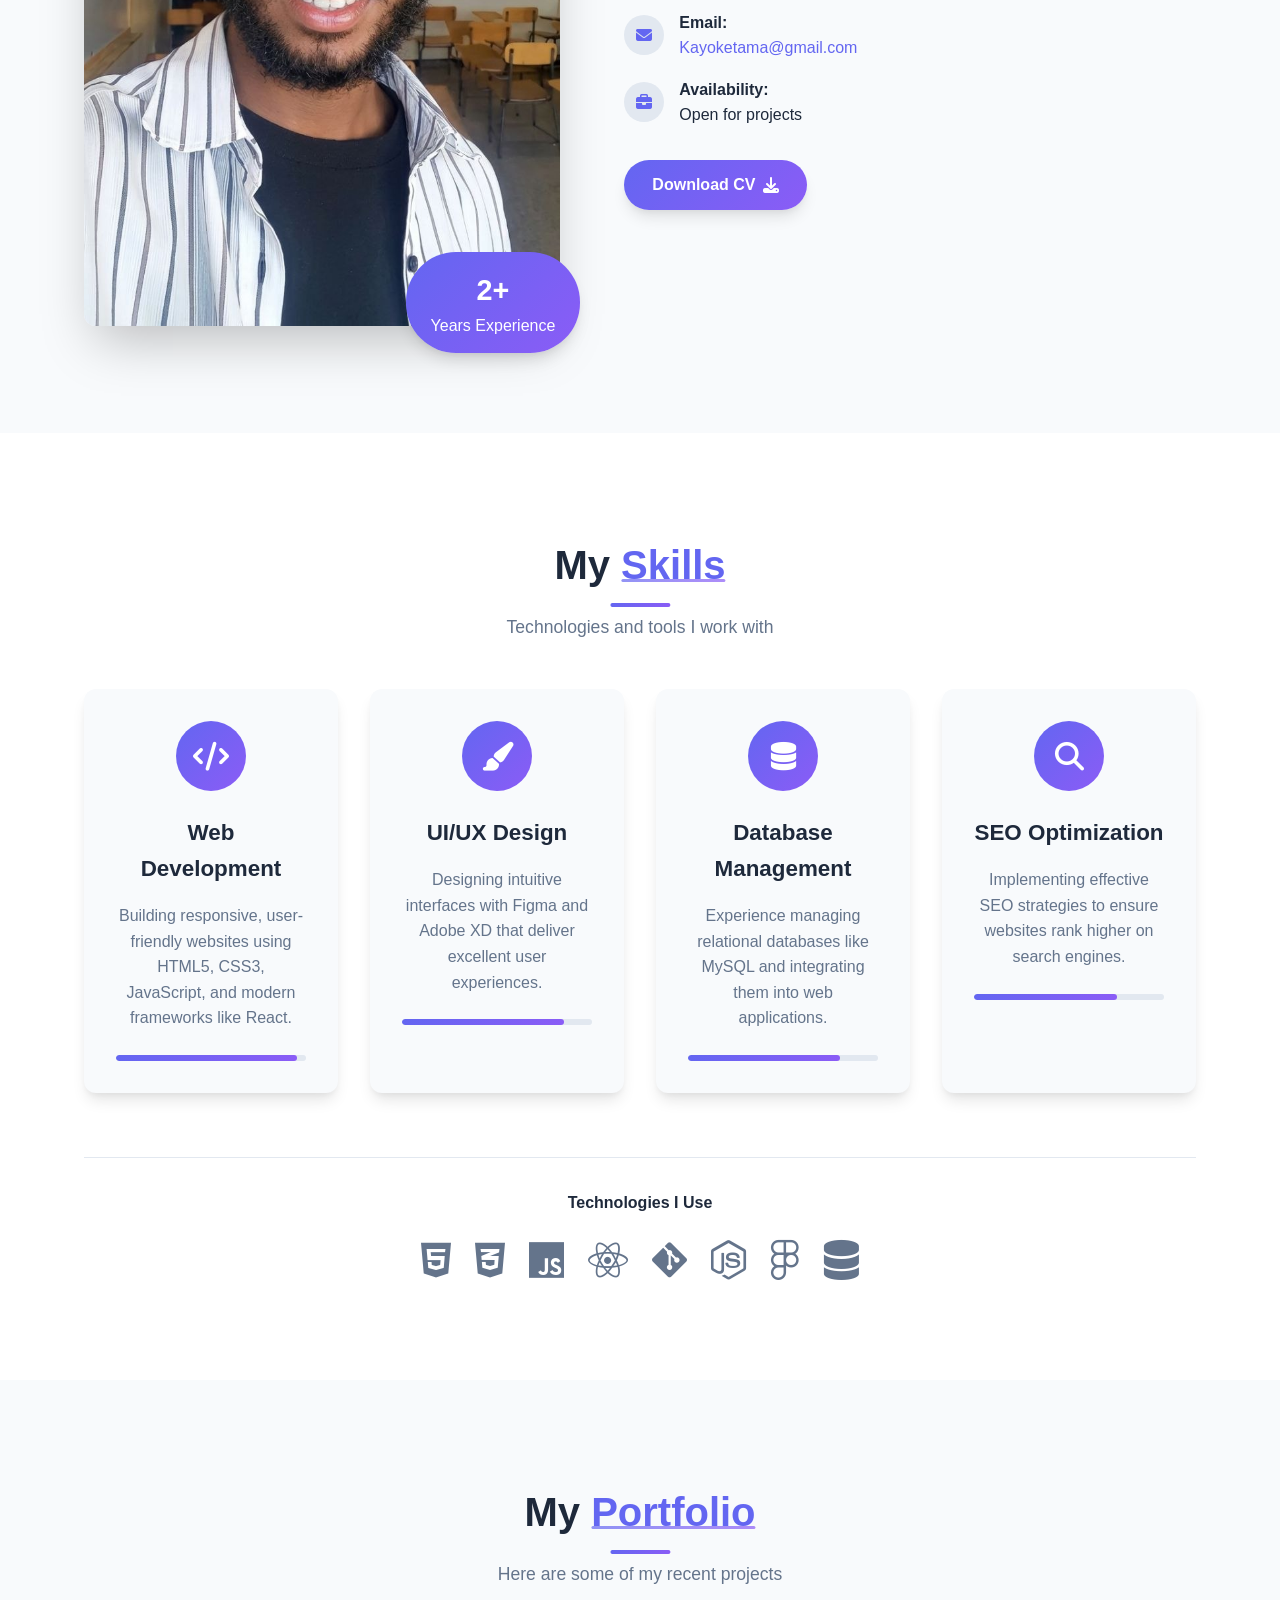
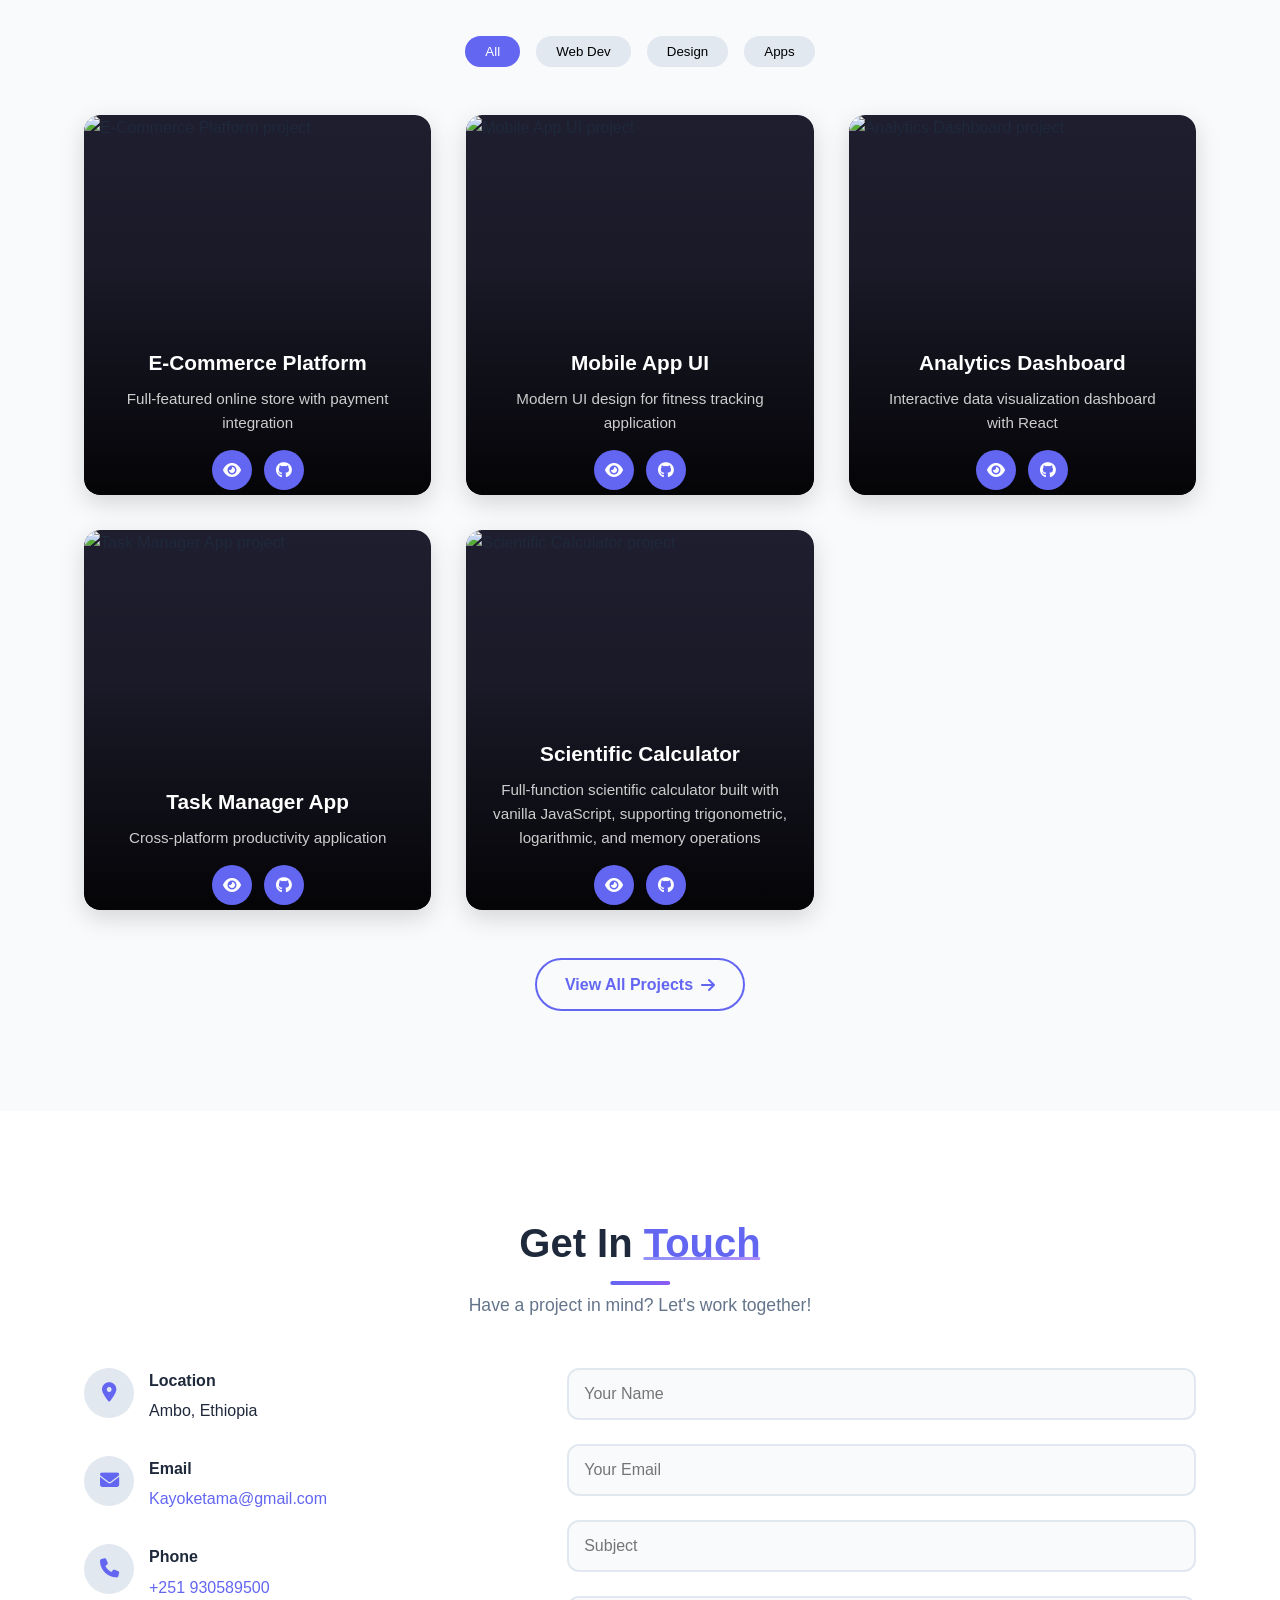
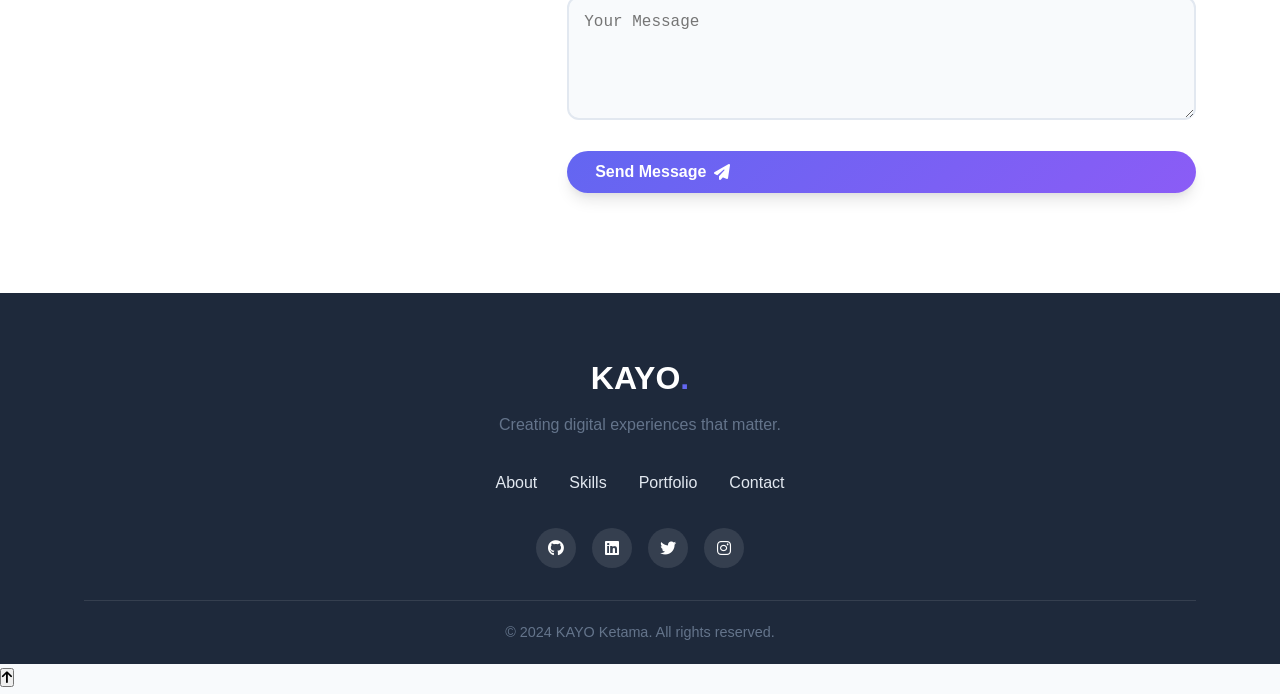
==== commit 5b7c5e94: "Update portfolio" ====
--- a/index.html
+++ b/index.html
@@ -175,7 +175,7 @@
                 <div class="about-text">
                     <h3>Frontend Developer &amp; UI/UX Enthusiast</h3>
                     <p>Hello! I'm <span class="highlight">KAYO KETAMA</span>, a passionate frontend developer based in Ethiopia. I specialize in creating dynamic, responsive, and user-friendly websites that deliver exceptional user experiences.</p>
-                    <p>With expertise in HTML, CSS, JavaScript, and modern frameworks, I enjoy transforming creative ideas into functional, high-quality digital solutions. I'm always eager to learn new technologies and tackle challenging projects.</p>
+                    <p>With expertise in HTML,C++, CSS, JavaScript, and modern frameworks, I enjoy transforming creative ideas into functional, high-quality digital solutions. I'm always eager to learn new technologies and tackle challenging projects.</p>
                     <div class="about-info">
                         <div class="info-item">
                             <i class="fas fa-user"></i>
